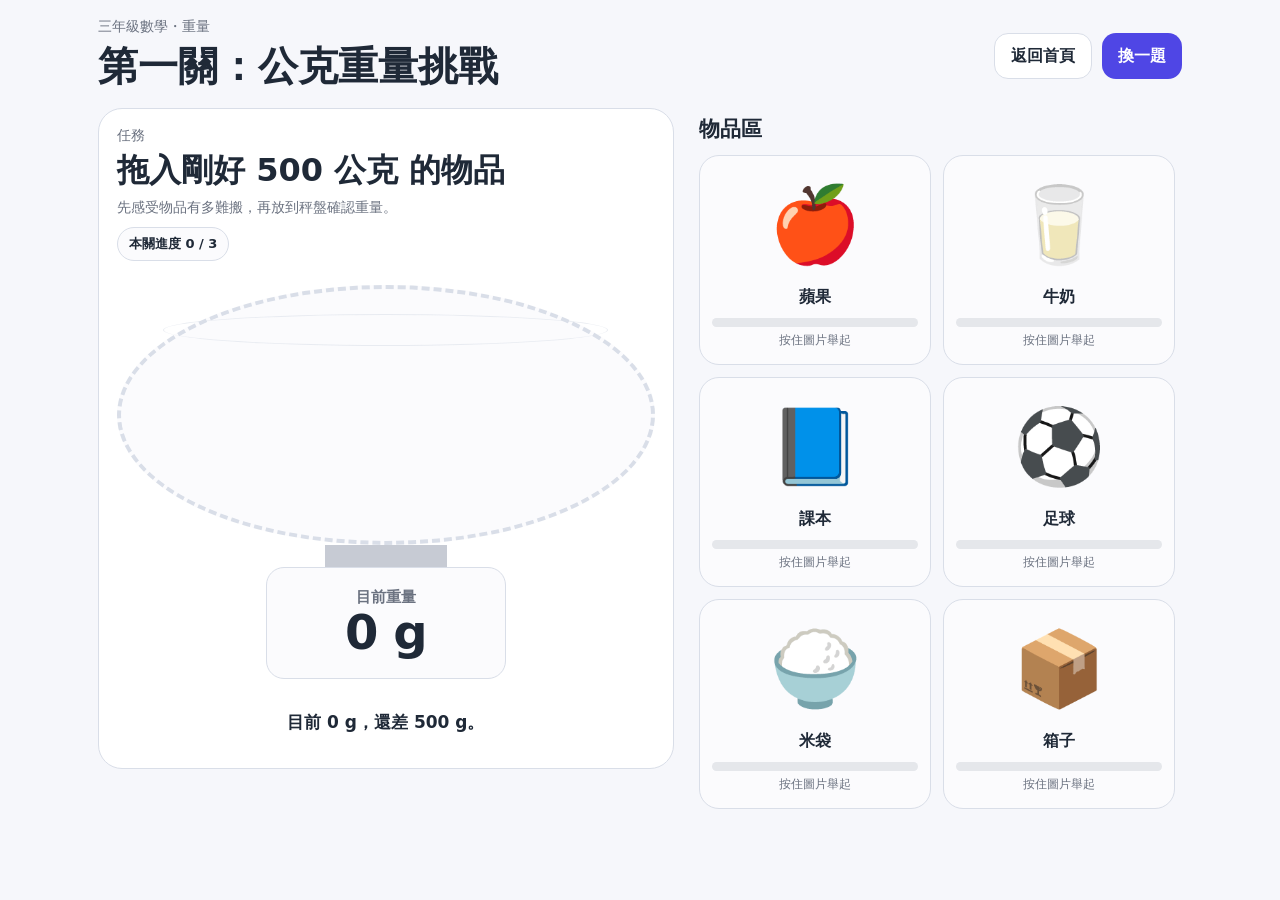
==== grams.html @ e1d272c0 "Add files via upload" ====
<!doctype html>
<html lang="zh-Hant">
<head>
<meta charset="utf-8">
<meta name="viewport" content="width=device-width, initial-scale=1, viewport-fit=cover">
<title>第一關：公克重量挑戰</title>
<link rel="stylesheet" href="../shared.css">
</head>
<body>
<main class="app" id="gameArea">
  
  <header class="topbar">
    <div>
      <div class="eyebrow">三年級數學・重量</div>
      <h1>第一關：公克重量挑戰</h1>
    </div>
    <div class="actions">
      <a class="back" href="../index.html">返回首頁</a>
      <button class="btn" id="newRound" type="button">換一題</button>
    </div>
  </header>

  <section class="layout">
    <div class="panel">
      <div class="mission-label">任務</div>
      <div class="mission" id="mission"></div>
      <div class="hint">先感受物品有多難搬，再放到秤盤確認重量。</div>
      <div class="progress-badge" id="progressBadge">本關進度 0 / 3</div>
      

      <div class="scale-wrap">
        <div class="plate" id="targetArea" aria-label="秤盤">
          <div class="plate-items" id="targetItems"></div>
        </div>
        <div class="scale-neck"></div>
        <div class="scale-readout">
          <span>目前重量</span>
          <strong><span class="total-number" id="totalWeight">0</span> g</strong>
        </div>
      </div>

      <div class="message" id="message" aria-live="polite"></div>
    </div>

    <div class="items-zone" id="returnZone">
      <h2>物品區</h2>
      <div class="grid" id="items"></div>
    </div>
  </section>
</main>

<script src="../shared.js"></script>
<script>

const GAME='grams', UNIT='g', FORKLIFT_POWER=1;
const objects=[{"id": "apple", "pic": "🍎", "name": "蘋果", "weight": 100, "grams": 100}, {"id": "milk", "pic": "🥛", "name": "牛奶", "weight": 200, "grams": 200}, {"id": "book", "pic": "📘", "name": "課本", "weight": 300, "grams": 300}, {"id": "ball", "pic": "⚽", "name": "足球", "weight": 400, "grams": 400}, {"id": "rice", "pic": "🍚", "name": "米袋", "weight": 500, "grams": 500}, {"id": "box", "pic": "📦", "name": "箱子", "weight": 600, "grams": 600}];
const rounds=[{"target": 500, "label": "500 公克"}, {"target": 700, "label": "700 公克"}, {"target": 900, "label": "900 公克"}, {"target": 1000, "label": "1000 公克"}];

const root=document.querySelector('#gameArea');
const itemsEl=document.querySelector('#items');
const targetArea=document.querySelector('#targetArea');
const targetItems=document.querySelector('#targetItems');
const totalWeight=document.querySelector('#totalWeight');
const mission=document.querySelector('#mission');
const message=document.querySelector('#message');
const newRound=document.querySelector('#newRound');
const returnZone=document.querySelector('#returnZone');
const progressBadge=document.querySelector('#progressBadge');
let placed=[], round=0, countedThisRound=false;

function progressCount(){ return GameCore.loadProgress()[GAME+'Wins']; }
function updateProgressBadge(){ progressBadge.textContent=`本關進度 ${progressCount()} / 3`; }
function total(){ return placed.reduce((s,id)=>s+objects.find(o=>o.id===id).weight,0); }
function isPlaced(id){ return placed.includes(id); }
function gramsFor(obj){ return obj.grams; }
function speedFor(obj){ return GameCore.dragSpeedFromGrams(gramsFor(obj))*FORKLIFT_POWER; }
function liftFor(obj){ return GameCore.liftTimeFromGrams(gramsFor(obj)); }



function renderObjects(){
  itemsEl.innerHTML='';
  objects.forEach(obj=>{
    const card=document.createElement('div');
    card.className='object-card'+(isPlaced(obj.id)?' used':'');
    card.innerHTML=`
      <div class="drag-picture" role="button" tabindex="0" aria-disabled="${isPlaced(obj.id)}"
        aria-label="${obj.name}，拖到秤盤">${obj.pic}</div>
      <div class="name">${obj.name}</div>
      <div class="progress-track"><div class="progress"></div></div>
      <div class="status">${isPlaced(obj.id)?'已在秤盤':'按住圖片舉起'}</div>`;
    setupSourceDrag(card,obj);
    itemsEl.appendChild(card);
  });
}

function setupSourceDrag(card,obj){
  const pic=card.querySelector('.drag-picture');
  const progress=card.querySelector('.progress');
  const status=card.querySelector('.status');
  const speed=speedFor(obj), needed=liftFor(obj);
  let active=false,lifted=false,startX=0,startY=0,startScrollY=0,startTime=0,lastFrame=0;
  let lastClientX=0,lastClientY=0,timer=0,holdRaf=0,dragRaf=0;
  const state={targetX:0,targetY:0,currentX:0,currentY:0};

  function reset(){
    active=false;lifted=false;clearTimeout(timer);cancelAnimationFrame(holdRaf);cancelAnimationFrame(dragRaf);
    pic.classList.remove('holding','lifted');pic.style.transform='';progress.style.width='0%';
    status.textContent=isPlaced(obj.id)?'已在秤盤':'按住圖片舉起';
  }
  function loop(now){
    if(!active||!lifted)return;
    if(!lastFrame)lastFrame=now;
    const dt=Math.min(.05,(now-lastFrame)/1000);lastFrame=now;
    GameCore.autoScrollForPointer(lastClientY);
    state.targetX=lastClientX-startX;
    state.targetY=lastClientY-startY+(window.scrollY-startScrollY);
    GameCore.moveLimited(pic,state,speed,dt);
    dragRaf=requestAnimationFrame(loop);
  }

  pic.addEventListener('pointerdown',e=>{
    e.preventDefault();if(active||isPlaced(obj.id))return;
    active=true;startX=e.clientX;startY=e.clientY;startScrollY=window.scrollY;
    lastClientX=e.clientX;lastClientY=e.clientY;startTime=performance.now();lastFrame=0;
    state.targetX=state.targetY=state.currentX=state.currentY=0;
    pic.setPointerCapture(e.pointerId);pic.classList.add('holding');
    message.textContent='正在舉起'+obj.name+'……';
    const tick=now=>{
      if(!active||lifted)return;
      const p=Math.min(1,(now-startTime)/needed);
      progress.style.width=(p*100)+'%';status.textContent='舉起中 '+Math.round(p*100)+'%';
      if(p<1)holdRaf=requestAnimationFrame(tick);
    };
    holdRaf=requestAnimationFrame(tick);
    timer=setTimeout(()=>{
      if(!active)return;
      lifted=true;pic.classList.remove('holding');pic.classList.add('lifted');
      progress.style.width='100%';status.textContent='拖到秤盤';
      dragRaf=requestAnimationFrame(loop);
    },needed);
  });

  pic.addEventListener('pointermove',e=>{
    if(!active)return;lastClientX=e.clientX;lastClientY=e.clientY;
    if(!lifted)return;
    state.targetX=lastClientX-startX;
    state.targetY=lastClientY-startY+(window.scrollY-startScrollY);
  });

  pic.addEventListener('pointerup',()=>{
    if(!active)return;
    if(!lifted){message.textContent=obj.name+'還沒舉起來，再按久一點。';reset();return;}
    const a=pic.getBoundingClientRect(),b=targetArea.getBoundingClientRect();
    const cx=a.left+a.width/2,cy=a.top+a.height/2;
    const hit=cx>=b.left&&cx<=b.right&&cy>=b.top&&cy<=b.bottom;
    if(hit&&!isPlaced(obj.id)){placed.push(obj.id);renderObjects();renderTarget();}
    else message.textContent=obj.name+'還沒移到秤盤。';
    reset();
  });
  pic.addEventListener('pointercancel',reset);
  pic.addEventListener('keydown',e=>{
    if((e.key==='Enter'||e.key===' ')&&!isPlaced(obj.id)){
      e.preventDefault();placed.push(obj.id);renderObjects();renderTarget();
    }
  });
}

function setupReturnDrag(el,obj,index){
  const pic=el.querySelector('.plate-picture');
  const speed=speedFor(obj);
  let active=false,startX=0,startY=0,startScrollY=0,lastFrame=0,raf=0,lastClientX=0,lastClientY=0;
  const state={targetX:0,targetY:0,currentX:0,currentY:0};
  function reset(){
    active=false;cancelAnimationFrame(raf);pic.classList.remove('dragging');pic.style.transform='';
    returnZone.style.borderColor='transparent';
  }
  function loop(now){
    if(!active)return;if(!lastFrame)lastFrame=now;
    const dt=Math.min(.05,(now-lastFrame)/1000);lastFrame=now;
    GameCore.autoScrollForPointer(lastClientY);
    state.targetX=lastClientX-startX;
    state.targetY=lastClientY-startY+(window.scrollY-startScrollY);
    GameCore.moveLimited(pic,state,speed,dt);
    raf=requestAnimationFrame(loop);
  }
  pic.addEventListener('pointerdown',e=>{
    e.preventDefault();active=true;startX=e.clientX;startY=e.clientY;startScrollY=window.scrollY;
    lastClientX=e.clientX;lastClientY=e.clientY;lastFrame=0;
    state.targetX=state.targetY=state.currentX=state.currentY=0;
    pic.setPointerCapture(e.pointerId);pic.classList.add('dragging');
    returnZone.style.borderColor='var(--accent)';
    raf=requestAnimationFrame(loop);
  });
  pic.addEventListener('pointermove',e=>{
    if(!active)return;lastClientX=e.clientX;lastClientY=e.clientY;
    state.targetX=lastClientX-startX;state.targetY=lastClientY-startY+(window.scrollY-startScrollY);
  });
  pic.addEventListener('pointerup',()=>{
    if(!active)return;
    const a=pic.getBoundingClientRect(),b=returnZone.getBoundingClientRect();
    const cx=a.left+a.width/2,cy=a.top+a.height/2;
    if(cx>=b.left&&cx<=b.right&&cy>=b.top&&cy<=b.bottom){
      placed.splice(index,1);renderObjects();renderTarget();message.textContent=obj.name+'已放回物品區。';
    }else message.textContent=obj.name+'還在秤盤上。';
    reset();
  });
  pic.addEventListener('pointercancel',reset);
}

function renderTarget(){
  targetItems.innerHTML='';
  placed.forEach((id,index)=>{
    const obj=objects.find(o=>o.id===id);
    const el=document.createElement('div');el.className='plate-item';
    el.innerHTML=`<div class="plate-picture" role="button" tabindex="0" aria-label="${obj.name}，拖回物品區">${obj.pic}</div>`;
    setupReturnDrag(el,obj,index);targetItems.appendChild(el);
  });

  const value=total(), target=rounds[round].target;
  totalWeight.textContent=Number.isInteger(value)?value:value.toFixed(1);

  if(value===target){
    targetArea.style.borderColor='var(--ok)';
    if(!countedThisRound){
      countedThisRound=true;
      const wins=GameCore.addWin(GAME);
      updateProgressBadge();
      message.textContent=`答對了！本關已成功 ${wins} / 3 次 🎉`;
      if(wins>=3){
        message.textContent += GAME==='grams'?' 下一關「公斤」已解鎖！':GAME==='kilograms'?' 下一關「噸」已解鎖！':' 本關完成！';
      }
    }else{
      message.textContent=`答對了！剛好 ${rounds[round].label} 🎉`;
    }
  }else if(value>target){
    targetArea.style.borderColor='var(--danger)';
    message.textContent=`太重了，多了 ${(value-target).toFixed(1).replace('.0','')} g。`;
  }else{
    targetArea.style.borderColor='var(--border)';
    message.textContent=`目前 ${Number.isInteger(value)?value:value.toFixed(1)} g，還差 ${(target-value).toFixed(1).replace('.0','')} g。`;
  }
}

function startRound(next=false){
  if(next)round=(round+1)%rounds.length;
  placed=[];countedThisRound=false;
  mission.textContent=`拖入剛好 ${rounds[round].label} 的物品`;
  message.textContent='按住圖片舉起，再拖到秤盤稱重。';
  renderObjects();renderTarget();updateProgressBadge();
}
newRound.addEventListener('click',()=>startRound(true));
startRound(false);
</script>

</body>
</html>
---- shared.css ----
:root{
  --bg:#f6f7fb;--panel:#fff;--card:#fbfbfd;--text:#1f2937;--muted:#6b7280;
  --border:#d9dee8;--accent:#4f46e5;--ok:#15803d;--danger:#b91c1c;--lock:#9ca3af;
}
*{box-sizing:border-box}
html,body{margin:0;background:var(--bg);color:var(--text);font-family:system-ui,-apple-system,BlinkMacSystemFont,"Segoe UI","Noto Sans TC",sans-serif}
button,a{font:inherit}
.app{max-width:1120px;margin:0 auto;padding:18px}
.topbar{display:flex;align-items:center;justify-content:space-between;gap:12px;flex-wrap:wrap;margin-bottom:14px}
.eyebrow{font-size:14px;color:var(--muted)}
h1{font-size:clamp(26px,4vw,40px);margin:3px 0 0}
.actions{display:flex;gap:10px;flex-wrap:wrap}
.btn,.back{
  min-height:46px;border-radius:14px;padding:0 16px;display:inline-flex;align-items:center;
  justify-content:center;font-weight:750;text-decoration:none
}
.btn{border:0;background:var(--accent);color:#fff;cursor:pointer}
.back{border:1px solid var(--border);background:var(--panel);color:var(--text)}
.layout{display:grid;grid-template-columns:1.08fr .92fr;gap:18px;align-items:start}
.panel{background:var(--panel);border:1px solid var(--border);border-radius:24px;padding:18px}
.mission-label{font-size:14px;color:var(--muted)}
.mission{font-size:clamp(22px,3vw,32px);font-weight:850;margin:4px 0 6px}
.hint{font-size:14px;color:var(--muted)}
.progress-badge{
  display:inline-flex;align-items:center;gap:6px;margin-top:10px;padding:7px 11px;border-radius:999px;
  border:1px solid var(--border);background:var(--card);font-size:13px;font-weight:800
}
.message{min-height:56px;margin-top:15px;display:flex;align-items:center;justify-content:center;text-align:center;font-size:17px;font-weight:760}
.items-zone{border:3px solid transparent;border-radius:24px;padding:4px;transition:border-color .15s}
.items-zone h2{font-size:21px;margin:0 0 12px}
.grid{display:grid;grid-template-columns:repeat(2,minmax(0,1fr));gap:12px}
.object-card{background:var(--card);border:1px solid var(--border);border-radius:20px;text-align:center;padding:12px;min-width:0}
.object-card.used{opacity:.36}
.drag-picture,.plate-picture{
  width:112px;height:112px;max-width:100%;margin:0 auto;display:flex;align-items:center;justify-content:center;
  font-size:74px;line-height:1;border-radius:23px;user-select:none;-webkit-user-select:none;touch-action:none;
  cursor:grab;position:relative;z-index:5;will-change:transform
}
.drag-picture.holding{outline:3px solid #a5b4fc}
.drag-picture.lifted,.plate-picture.dragging{
  outline:4px solid var(--accent);cursor:grabbing;z-index:100;background:rgba(255,255,255,.82)
}
.name{font-weight:800;margin-top:7px}
.progress-track{height:9px;background:#e5e7eb;border-radius:999px;overflow:hidden;margin-top:10px}
.progress{height:100%;width:0;background:var(--accent);border-radius:999px}
.status{font-size:12px;color:var(--muted);min-height:20px;margin-top:5px}
.plate-item{text-align:center;position:relative;min-width:108px}
.scale-wrap{max-width:540px;margin:24px auto 0}
.plate{
  position:relative;min-height:260px;border:4px dashed var(--border);border-radius:50%;
  background:var(--card);padding:38px 20px 24px;overflow:visible
}
.plate:before{
  content:"";position:absolute;left:8%;right:8%;top:25px;height:30px;border:1px solid var(--border);
  border-radius:50%;opacity:.55
}
.plate-items{position:relative;z-index:2;min-height:180px;display:flex;align-items:end;justify-content:center;gap:12px;flex-wrap:wrap}
.scale-neck{height:22px;width:122px;margin:0 auto;background:#c7cbd4}
.scale-readout{
  width:240px;min-height:112px;margin:0 auto;border:1px solid var(--border);border-radius:18px;
  background:var(--card);display:flex;flex-direction:column;align-items:center;justify-content:center
}
.scale-readout>span{font-size:15px;color:var(--muted);font-weight:700}
.scale-readout strong{font-size:48px;line-height:1.05;font-weight:900;letter-spacing:-.02em}
.total-number{font-size:inherit;font-weight:inherit;color:inherit}
.machine-badge{
  display:inline-flex;align-items:center;gap:7px;margin-top:10px;border:1px solid var(--border);border-radius:999px;
  padding:7px 11px;background:var(--card);font-size:13px;font-weight:750
}
.weigh-platform{
  position:relative;min-height:260px;border:4px dashed var(--border);border-radius:28px;
  background:var(--card);padding:36px 20px 24px;overflow:visible
}
.weigh-platform:before{
  content:"";position:absolute;left:8%;right:8%;top:28px;height:14px;border-radius:999px;background:#e5e7eb
}
.platform-items{position:relative;z-index:2;min-height:180px;display:flex;align-items:end;justify-content:center;gap:14px;flex-wrap:wrap}
.scale-base{height:22px;width:180px;margin:0 auto;background:#c7cbd4}
.forklift-cursor{
  position:fixed;left:0;top:0;z-index:9999;width:54px;height:54px;display:none;align-items:center;justify-content:center;
  font-size:42px;line-height:1;pointer-events:none;transform:translate(-18px,-22px);
  filter:drop-shadow(0 2px 2px rgba(0,0,0,.14))
}
@media (hover:hover) and (pointer:fine){
  .forklift-area{cursor:none}
  .forklift-area a,.forklift-area button{cursor:pointer}
  .forklift-area .drag-picture,.forklift-area .plate-picture{cursor:none}
  .forklift-area.cursor-on .forklift-cursor{display:flex}
}
@media (max-width:820px){
  .app{padding:12px}.layout{grid-template-columns:1fr}.panel{padding:14px}
  .plate,.weigh-platform{min-height:230px}.plate-items,.platform-items{min-height:155px}
  .grid{grid-template-columns:repeat(3,minmax(0,1fr))}
  .drag-picture,.plate-picture{width:98px;height:98px;font-size:66px}
  .scale-readout{width:220px;min-height:104px}.scale-readout strong{font-size:44px}
}
@media (max-width:620px){.grid{grid-template-columns:repeat(2,minmax(0,1fr))}}
@media (prefers-reduced-motion:reduce){*{scroll-behavior:auto!important;animation:none!important}}
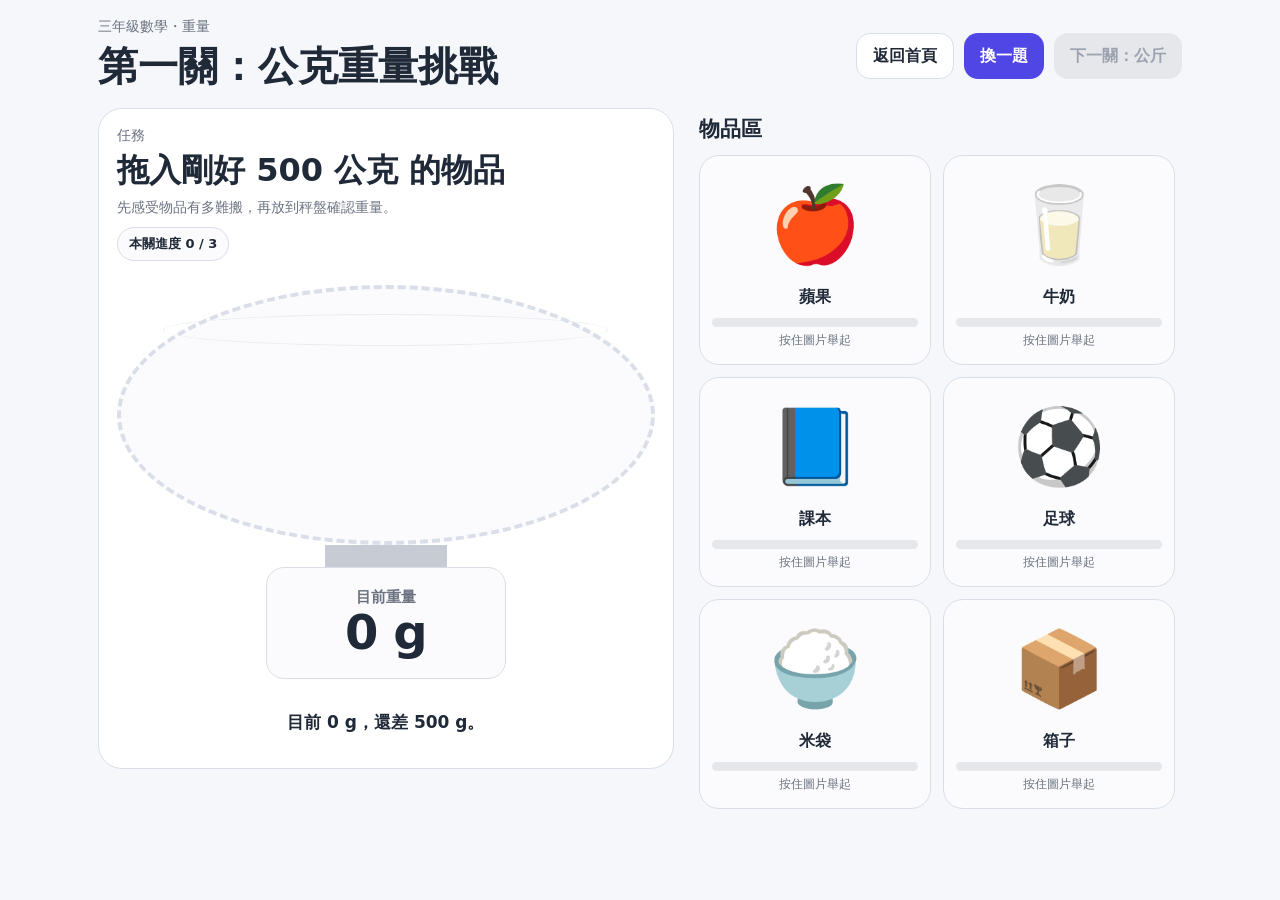
==== commit 0c11769a: "Add files via upload" ====
--- a/grams.html
+++ b/grams.html
@@ -4,7 +4,7 @@
 <meta charset="utf-8">
 <meta name="viewport" content="width=device-width, initial-scale=1, viewport-fit=cover">
 <title>第一關：公克重量挑戰</title>
-<link rel="stylesheet" href="../shared.css">
+<link rel="stylesheet" href="shared.css">
 </head>
 <body>
 <main class="app" id="gameArea">
@@ -15,8 +15,9 @@
       <h1>第一關：公克重量挑戰</h1>
     </div>
     <div class="actions">
-      <a class="back" href="../index.html">返回首頁</a>
+      <a class="back" href="index.html">返回首頁</a>
       <button class="btn" id="newRound" type="button">換一題</button>
+      <a class="btn next-level disabled" id="nextLevel" href="kilograms.html" aria-disabled="true">下一關：公斤</a>
     </div>
   </header>
 
@@ -49,7 +50,7 @@
   </section>
 </main>
 
-<script src="../shared.js"></script>
+<script src="shared.js"></script>
 <script>
 
 const GAME='grams', UNIT='g', FORKLIFT_POWER=1;
@@ -66,10 +67,21 @@
 const newRound=document.querySelector('#newRound');
 const returnZone=document.querySelector('#returnZone');
 const progressBadge=document.querySelector('#progressBadge');
+const nextLevel=document.querySelector('#nextLevel');
 let placed=[], round=0, countedThisRound=false;
 
 function progressCount(){ return GameCore.loadProgress()[GAME+'Wins']; }
 function updateProgressBadge(){ progressBadge.textContent=`本關進度 ${progressCount()} / 3`; }
+function updateNextButton(){
+  const unlocked=GameCore.isUnlocked('kilograms');
+  if(unlocked){
+    nextLevel.classList.remove('disabled');
+    nextLevel.setAttribute('aria-disabled','false');
+  }else{
+    nextLevel.classList.add('disabled');
+    nextLevel.setAttribute('aria-disabled','true');
+  }
+}
 function total(){ return placed.reduce((s,id)=>s+objects.find(o=>o.id===id).weight,0); }
 function isPlaced(id){ return placed.includes(id); }
 function gramsFor(obj){ return obj.grams; }
@@ -81,14 +93,15 @@
 function renderObjects(){
   itemsEl.innerHTML='';
   objects.forEach(obj=>{
+    // 來源物品永遠保留，可重複搬運同一種物品。
     const card=document.createElement('div');
-    card.className='object-card'+(isPlaced(obj.id)?' used':'');
+    card.className='object-card';
     card.innerHTML=`
-      <div class="drag-picture" role="button" tabindex="0" aria-disabled="${isPlaced(obj.id)}"
+      <div class="drag-picture" role="button" tabindex="0" aria-disabled="false"
         aria-label="${obj.name}，拖到秤盤">${obj.pic}</div>
       <div class="name">${obj.name}</div>
       <div class="progress-track"><div class="progress"></div></div>
-      <div class="status">${isPlaced(obj.id)?'已在秤盤':'按住圖片舉起'}</div>`;
+      <div class="status">按住圖片舉起</div>`;
     setupSourceDrag(card,obj);
     itemsEl.appendChild(card);
   });
@@ -106,7 +119,7 @@
   function reset(){
     active=false;lifted=false;clearTimeout(timer);cancelAnimationFrame(holdRaf);cancelAnimationFrame(dragRaf);
     pic.classList.remove('holding','lifted');pic.style.transform='';progress.style.width='0%';
-    status.textContent=isPlaced(obj.id)?'已在秤盤':'按住圖片舉起';
+    status.textContent='按住圖片舉起';
   }
   function loop(now){
     if(!active||!lifted)return;
@@ -120,7 +133,7 @@
   }
 
   pic.addEventListener('pointerdown',e=>{
-    e.preventDefault();if(active||isPlaced(obj.id))return;
+    e.preventDefault();if(active)return;
     active=true;startX=e.clientX;startY=e.clientY;startScrollY=window.scrollY;
     lastClientX=e.clientX;lastClientY=e.clientY;startTime=performance.now();lastFrame=0;
     state.targetX=state.targetY=state.currentX=state.currentY=0;
@@ -154,13 +167,13 @@
     const a=pic.getBoundingClientRect(),b=targetArea.getBoundingClientRect();
     const cx=a.left+a.width/2,cy=a.top+a.height/2;
     const hit=cx>=b.left&&cx<=b.right&&cy>=b.top&&cy<=b.bottom;
-    if(hit&&!isPlaced(obj.id)){placed.push(obj.id);renderObjects();renderTarget();}
+    if(hit){placed.push(obj.id);renderObjects();renderTarget();}
     else message.textContent=obj.name+'還沒移到秤盤。';
     reset();
   });
   pic.addEventListener('pointercancel',reset);
   pic.addEventListener('keydown',e=>{
-    if((e.key==='Enter'||e.key===' ')&&!isPlaced(obj.id)){
+    if(e.key==='Enter'||e.key===' '){
       e.preventDefault();placed.push(obj.id);renderObjects();renderTarget();
     }
   });
@@ -226,6 +239,7 @@
       countedThisRound=true;
       const wins=GameCore.addWin(GAME);
       updateProgressBadge();
+      updateNextButton();
       message.textContent=`答對了！本關已成功 ${wins} / 3 次 🎉`;
       if(wins>=3){
         message.textContent += GAME==='grams'?' 下一關「公斤」已解鎖！':GAME==='kilograms'?' 下一關「噸」已解鎖！':' 本關完成！';
@@ -247,8 +261,14 @@
   placed=[];countedThisRound=false;
   mission.textContent=`拖入剛好 ${rounds[round].label} 的物品`;
   message.textContent='按住圖片舉起，再拖到秤盤稱重。';
-  renderObjects();renderTarget();updateProgressBadge();
-}
+  renderObjects();renderTarget();updateProgressBadge();updateNextButton();
+}
+nextLevel.addEventListener('click',e=>{
+  if(nextLevel.classList.contains('disabled')){
+    e.preventDefault();
+    message.textContent='本關需成功 3 次才能進入下一關。';
+  }
+});
 newRound.addEventListener('click',()=>startRound(true));
 startRound(false);
 </script>
--- a/shared.css
+++ b/shared.css
@@ -97,3 +97,31 @@
 }
 @media (max-width:620px){.grid{grid-template-columns:repeat(2,minmax(0,1fr))}}
 @media (prefers-reduced-motion:reduce){*{scroll-behavior:auto!important;animation:none!important}}
+
+
+.machine-switch-row{
+  display:flex;align-items:center;gap:10px;flex-wrap:wrap;margin-top:10px
+}
+.machine-switch{
+  min-height:42px;border:0;border-radius:12px;padding:0 14px;
+  background:var(--accent);color:#fff;font-weight:800;cursor:pointer
+}
+/* 預設不是鏟車模式；只有 forklift-enabled 時才隱藏一般滑鼠並顯示鏟車游標 */
+@media (hover:hover) and (pointer:fine){
+  .forklift-area{cursor:auto}
+  .forklift-area .drag-picture,.forklift-area .plate-picture{cursor:grab}
+  .forklift-area.forklift-enabled{cursor:none}
+  .forklift-area.forklift-enabled .drag-picture,
+  .forklift-area.forklift-enabled .plate-picture{cursor:none}
+  .forklift-area.forklift-enabled.cursor-on .forklift-cursor{display:flex}
+}
+
+.next-level{
+  text-decoration:none;
+}
+.next-level.disabled{
+  background:#e5e7eb;
+  color:#9ca3af;
+  pointer-events:auto;
+  cursor:not-allowed;
+}
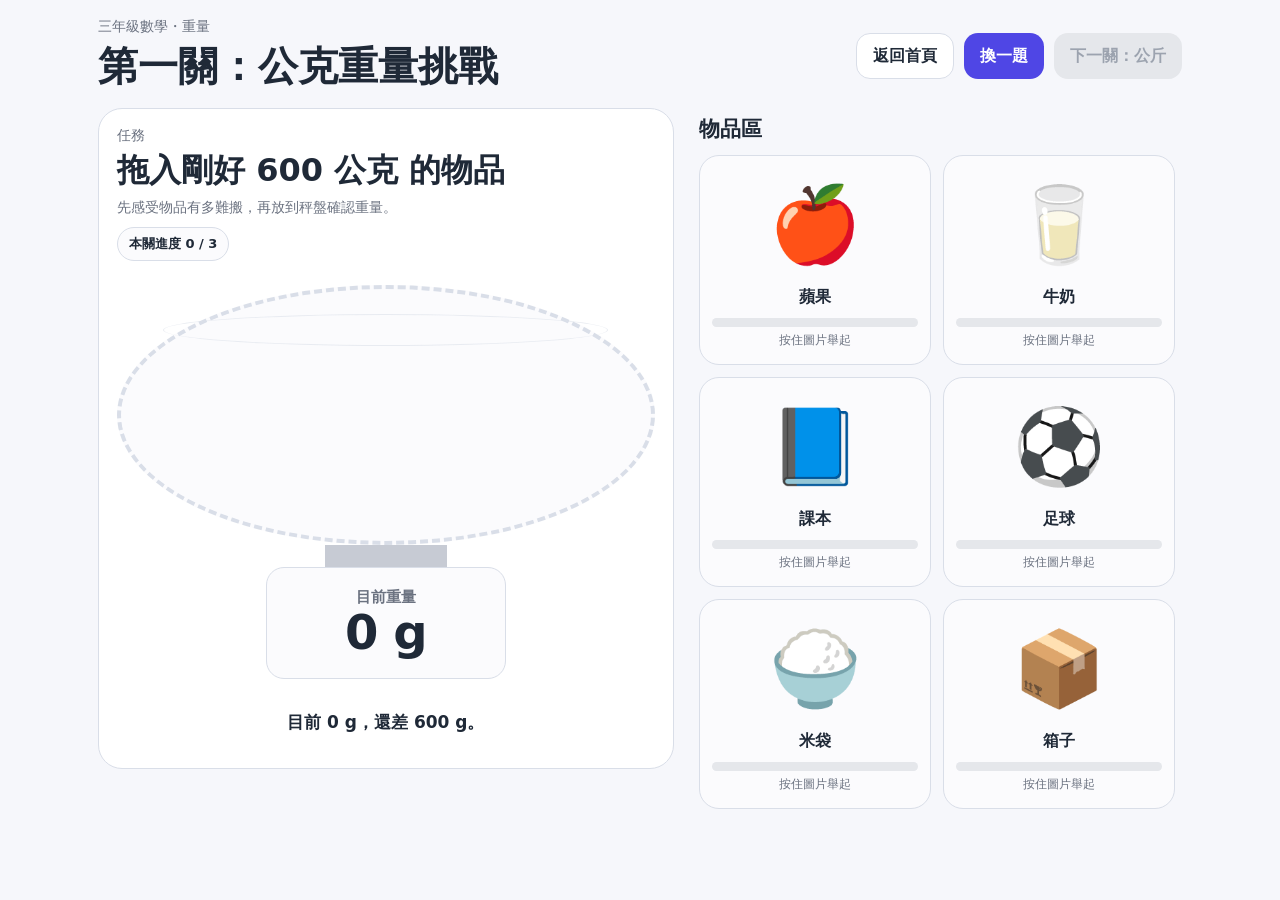
==== commit 9375160c: "Add files via upload" ====
--- a/grams.html
+++ b/grams.html
@@ -48,6 +48,19 @@
       <div class="grid" id="items"></div>
     </div>
   </section>
+
+  <div class="result-modal" id="resultModal" hidden>
+    <div class="result-card" role="dialog" aria-modal="true" aria-labelledby="resultTitle">
+      <div class="result-icon">🎉</div>
+      <h2 id="resultTitle">答對了！</h2>
+      <p id="resultText"></p>
+      <div class="result-actions">
+        <button class="btn" id="modalNextQuestion" type="button">下一題</button>
+        <a class="btn result-next-level" id="modalNextLevel" href="kilograms.html" hidden>下一關：公斤</a>
+      </div>
+    </div>
+  </div>
+
 </main>
 
 <script src="shared.js"></script>
@@ -55,7 +68,7 @@
 
 const GAME='grams', UNIT='g', FORKLIFT_POWER=1;
 const objects=[{"id": "apple", "pic": "🍎", "name": "蘋果", "weight": 100, "grams": 100}, {"id": "milk", "pic": "🥛", "name": "牛奶", "weight": 200, "grams": 200}, {"id": "book", "pic": "📘", "name": "課本", "weight": 300, "grams": 300}, {"id": "ball", "pic": "⚽", "name": "足球", "weight": 400, "grams": 400}, {"id": "rice", "pic": "🍚", "name": "米袋", "weight": 500, "grams": 500}, {"id": "box", "pic": "📦", "name": "箱子", "weight": 600, "grams": 600}];
-const rounds=[{"target": 500, "label": "500 公克"}, {"target": 700, "label": "700 公克"}, {"target": 900, "label": "900 公克"}, {"target": 1000, "label": "1000 公克"}];
+const rounds=[{"target":300,"label":"300 公克"},{"target":400,"label":"400 公克"},{"target":500,"label":"500 公克"},{"target":600,"label":"600 公克"},{"target":700,"label":"700 公克"},{"target":800,"label":"800 公克"},{"target":900,"label":"900 公克"},{"target":1000,"label":"1000 公克"}];
 
 const root=document.querySelector('#gameArea');
 const itemsEl=document.querySelector('#items');
@@ -68,7 +81,11 @@
 const returnZone=document.querySelector('#returnZone');
 const progressBadge=document.querySelector('#progressBadge');
 const nextLevel=document.querySelector('#nextLevel');
-let placed=[], round=0, countedThisRound=false;
+const resultModal=document.querySelector('#resultModal');
+const resultText=document.querySelector('#resultText');
+const modalNextQuestion=document.querySelector('#modalNextQuestion');
+const modalNextLevel=document.querySelector('#modalNextLevel');
+let placed=[], round=0, countedThisRound=false, lastRoundIndex=-1;
 
 function progressCount(){ return GameCore.loadProgress()[GAME+'Wins']; }
 function updateProgressBadge(){ progressBadge.textContent=`本關進度 ${progressCount()} / 3`; }
@@ -84,6 +101,24 @@
 }
 function total(){ return placed.reduce((s,id)=>s+objects.find(o=>o.id===id).weight,0); }
 function isPlaced(id){ return placed.includes(id); }
+function pickRandomRound(){
+  if(rounds.length<=1){ round=0; return; }
+  let next;
+  do{
+    next=Math.floor(Math.random()*rounds.length);
+  }while(next===lastRoundIndex);
+  lastRoundIndex=next;
+  round=next;
+}
+function showResultModal(wins){
+  resultText.textContent=`本關已成功 ${wins} / 3 次`;
+  modalNextLevel.hidden = wins < 3;
+  resultModal.hidden=false;
+}
+function hideResultModal(){
+  resultModal.hidden=true;
+}
+
 function gramsFor(obj){ return obj.grams; }
 function speedFor(obj){ return GameCore.dragSpeedFromGrams(gramsFor(obj))*FORKLIFT_POWER; }
 function liftFor(obj){ return GameCore.liftTimeFromGrams(gramsFor(obj)); }
@@ -244,6 +279,7 @@
       if(wins>=3){
         message.textContent += GAME==='grams'?' 下一關「公斤」已解鎖！':GAME==='kilograms'?' 下一關「噸」已解鎖！':' 本關完成！';
       }
+      showResultModal(wins);
     }else{
       message.textContent=`答對了！剛好 ${rounds[round].label} 🎉`;
     }
@@ -257,12 +293,19 @@
 }
 
 function startRound(next=false){
-  if(next)round=(round+1)%rounds.length;
+  if(next || lastRoundIndex===-1) pickRandomRound();
   placed=[];countedThisRound=false;
   mission.textContent=`拖入剛好 ${rounds[round].label} 的物品`;
   message.textContent='按住圖片舉起，再拖到秤盤稱重。';
   renderObjects();renderTarget();updateProgressBadge();updateNextButton();
 }
+modalNextQuestion.addEventListener('click',()=>{
+  hideResultModal();
+  startRound(true);
+});
+resultModal.addEventListener('click',e=>{
+  if(e.target===resultModal) hideResultModal();
+});
 nextLevel.addEventListener('click',e=>{
   if(nextLevel.classList.contains('disabled')){
     e.preventDefault();
--- a/shared.css
+++ b/shared.css
@@ -125,3 +125,18 @@
   pointer-events:auto;
   cursor:not-allowed;
 }
+
+.result-modal[hidden]{display:none}
+.result-modal{
+  position:fixed;inset:0;z-index:10000;background:rgba(15,23,42,.48);
+  display:flex;align-items:center;justify-content:center;padding:20px
+}
+.result-card{
+  width:min(420px,100%);background:#fff;border-radius:24px;padding:28px;
+  text-align:center;box-shadow:0 24px 70px rgba(15,23,42,.24)
+}
+.result-icon{font-size:58px;line-height:1}
+.result-card h2{font-size:30px;margin:10px 0 6px}
+.result-card p{font-size:18px;color:var(--muted);margin:0 0 20px}
+.result-actions{display:flex;gap:10px;justify-content:center;flex-wrap:wrap}
+.result-next-level{text-decoration:none}
